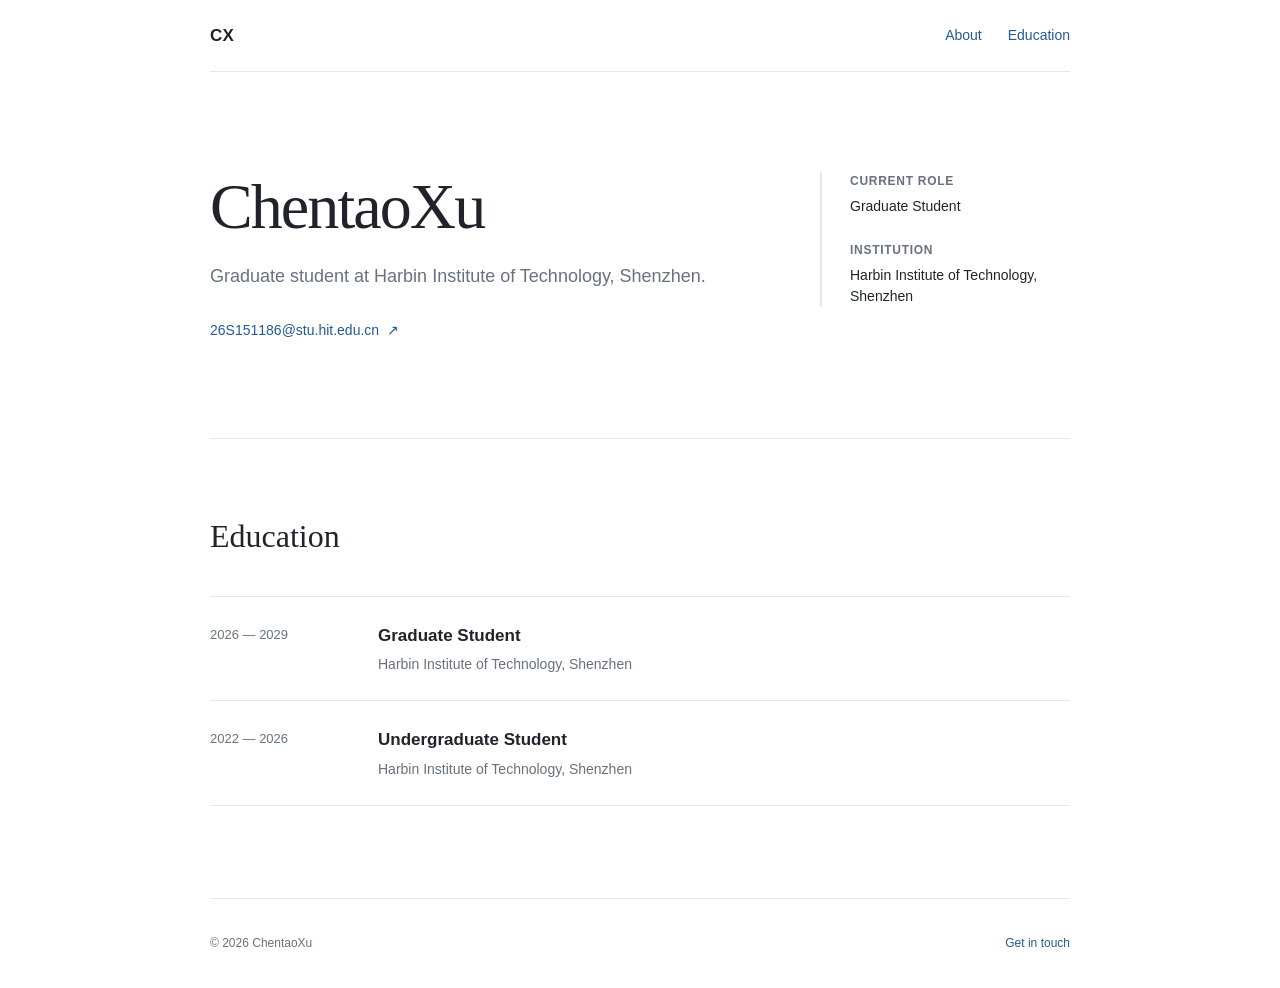
==== index.html @ 1fba51f1 "Build minimal academic homepage" ====
<!doctype html>
<html lang="en">
  <head>
    <meta charset="UTF-8" />
    <meta name="viewport" content="width=device-width, initial-scale=1.0" />
    <meta
      name="description"
      content="Academic homepage of ChentaoXu, a graduate student at Harbin Institute of Technology, Shenzhen."
    />
    <meta name="theme-color" content="#ffffff" />
    <title>ChentaoXu · Academic Homepage</title>
    <link rel="stylesheet" href="styles.css" />
  </head>
  <body>
    <div class="page-shell">
      <header class="site-header">
        <a class="wordmark" href="#top" aria-label="Back to top">CX</a>
        <nav aria-label="Primary navigation">
          <a href="#about">About</a>
          <a href="#education">Education</a>
        </nav>
      </header>

      <main id="top">
        <section class="hero" id="about" aria-labelledby="hero-title">
          <div class="hero-copy">
            <h1 id="hero-title">ChentaoXu</h1>
            <p class="intro">
              Graduate student at Harbin Institute of Technology, Shenzhen.
            </p>
            <div class="contact-row">
              <a href="mailto:26S151186@stu.hit.edu.cn">
                26S151186@stu.hit.edu.cn
                <span aria-hidden="true">↗</span>
              </a>
            </div>
          </div>

          <aside class="profile-summary" aria-label="Profile summary">
            <dl>
              <div>
                <dt>Current role</dt>
                <dd>Graduate Student</dd>
              </div>
              <div>
                <dt>Institution</dt>
                <dd>Harbin Institute of Technology, Shenzhen</dd>
              </div>
            </dl>
          </aside>
        </section>

        <section class="section education" id="education" aria-labelledby="education-title">
          <div class="section-heading">
            <h2 id="education-title">Education</h2>
          </div>

          <div class="timeline">
            <article class="timeline-item">
              <p class="date">2026 — 2029</p>
              <div>
                <h3>Graduate Student</h3>
                <p>Harbin Institute of Technology, Shenzhen</p>
              </div>
            </article>
            <article class="timeline-item">
              <p class="date">2022 — 2026</p>
              <div>
                <h3>Undergraduate Student</h3>
                <p>Harbin Institute of Technology, Shenzhen</p>
              </div>
            </article>
          </div>
        </section>
      </main>

      <footer>
        <p>© <span id="year">2026</span> ChentaoXu</p>
        <a href="mailto:26S151186@stu.hit.edu.cn">Get in touch</a>
      </footer>
    </div>

    <script>
      document.getElementById("year").textContent = new Date().getFullYear();
    </script>
  </body>
</html>
---- styles.css ----
:root {
  --text: #20242a;
  --muted: #68717d;
  --accent: #245a92;
  --line: #e3e7eb;
}

* { box-sizing: border-box; }

html { scroll-behavior: smooth; }

body {
  margin: 0;
  color: var(--text);
  background: #fff;
  font-family: -apple-system, BlinkMacSystemFont, "Segoe UI", Arial, sans-serif;
  line-height: 1.6;
  -webkit-font-smoothing: antialiased;
}

a { color: var(--accent); text-decoration: none; }
a:hover { text-decoration: underline; }

.page-shell {
  width: min(860px, calc(100% - 40px));
  margin: 0 auto;
}

.site-header {
  min-height: 72px;
  display: flex;
  align-items: center;
  justify-content: space-between;
  border-bottom: 1px solid var(--line);
}

.wordmark {
  color: var(--text);
  font-size: 17px;
  font-weight: 700;
  letter-spacing: 0.02em;
}

.wordmark:hover { text-decoration: none; }

nav {
  display: flex;
  gap: 26px;
  font-size: 14px;
}

.hero {
  display: grid;
  grid-template-columns: minmax(0, 1fr) 250px;
  gap: 64px;
  align-items: start;
  padding: 100px 0 96px;
}

h1 {
  margin: 0 0 20px;
  font-family: Georgia, "Times New Roman", serif;
  font-size: clamp(44px, 7vw, 64px);
  font-weight: 500;
  letter-spacing: -0.03em;
  line-height: 1.1;
}

.intro {
  max-width: 520px;
  margin: 0;
  color: var(--muted);
  font-size: 18px;
}

.contact-row { margin-top: 28px; font-size: 14px; }
.contact-row span { margin-left: 4px; }

.profile-summary {
  padding-left: 28px;
  border-left: 2px solid var(--line);
}

dl { margin: 0; }
dl > div + div { margin-top: 24px; }

dt {
  color: var(--muted);
  font-size: 12px;
  font-weight: 600;
  letter-spacing: 0.06em;
  text-transform: uppercase;
}

dd {
  margin: 5px 0 0;
  font-size: 14px;
  line-height: 1.5;
}

.section {
  padding: 72px 0 92px;
  border-top: 1px solid var(--line);
}

.section-heading h2 {
  margin: 0 0 34px;
  font-family: Georgia, "Times New Roman", serif;
  font-size: 32px;
  font-weight: 500;
}

.timeline { border-top: 1px solid var(--line); }

.timeline-item {
  display: grid;
  grid-template-columns: 140px 1fr;
  gap: 28px;
  padding: 25px 0;
  border-bottom: 1px solid var(--line);
}

.date {
  margin: 3px 0 0;
  color: var(--muted);
  font-size: 13px;
  font-variant-numeric: tabular-nums;
}

.timeline-item h3 {
  margin: 0 0 4px;
  font-size: 17px;
  font-weight: 600;
}

.timeline-item p:last-child {
  margin: 0;
  color: var(--muted);
  font-size: 14px;
}

footer {
  min-height: 90px;
  display: flex;
  align-items: center;
  justify-content: space-between;
  border-top: 1px solid var(--line);
  color: var(--muted);
  font-size: 12px;
}

@media (max-width: 680px) {
  .hero {
    grid-template-columns: 1fr;
    gap: 46px;
    padding: 72px 0;
  }

  .profile-summary {
    padding: 24px 0 0;
    border-top: 1px solid var(--line);
    border-left: 0;
  }

  .timeline-item { grid-template-columns: 1fr; gap: 8px; }
  footer { min-height: 110px; }
}
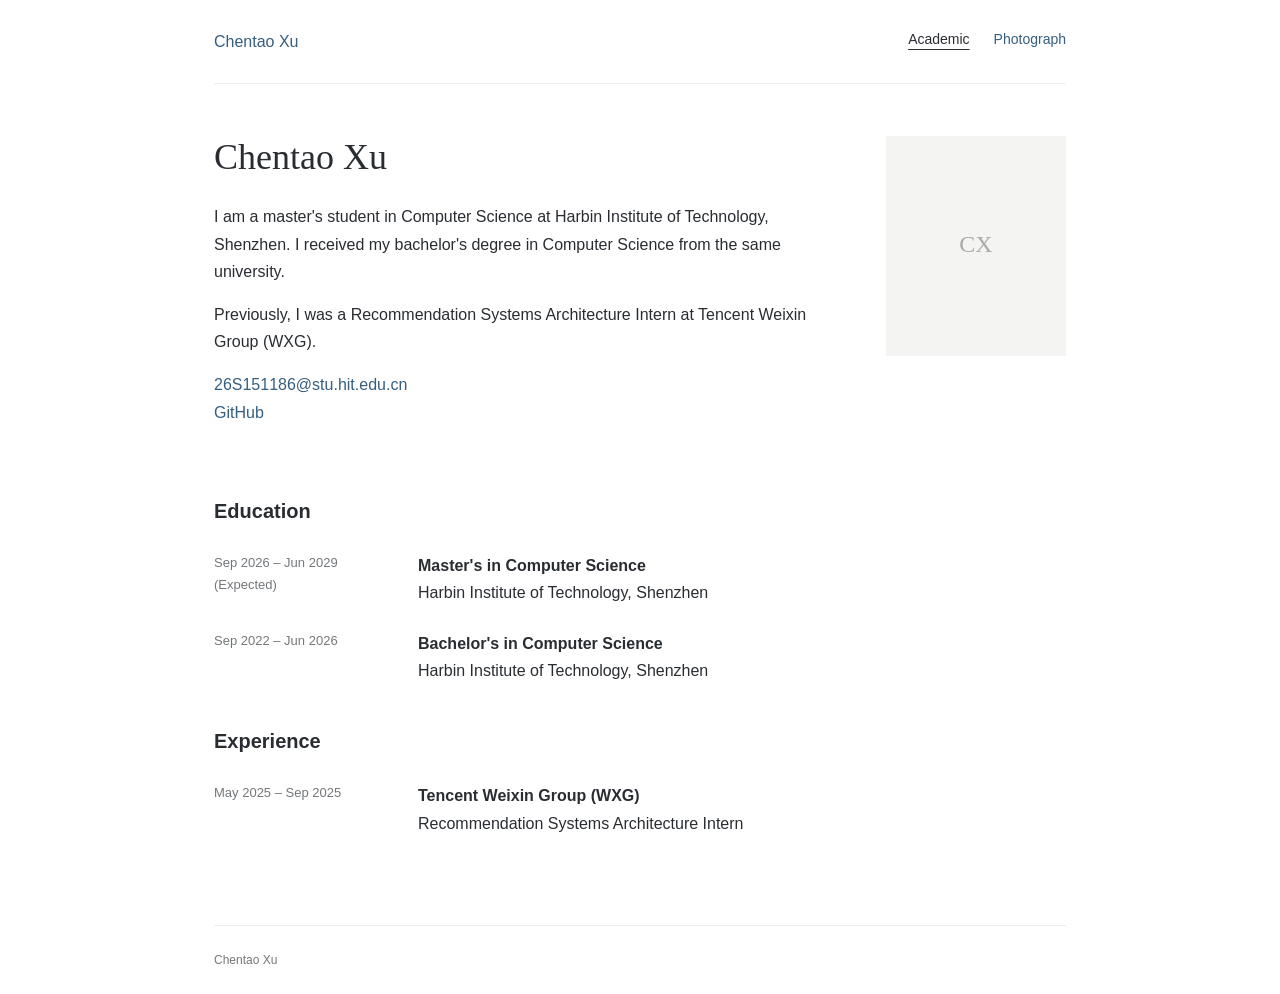
==== commit 05ad2313: "Refine academic homepage and add year-based photography series" ====
--- a/index.html
+++ b/index.html
@@ -1,87 +1,8 @@
 <!doctype html>
-<html lang="en">
-  <head>
-    <meta charset="UTF-8" />
-    <meta name="viewport" content="width=device-width, initial-scale=1.0" />
-    <meta
-      name="description"
-      content="Academic homepage of ChentaoXu, a graduate student at Harbin Institute of Technology, Shenzhen."
-    />
-    <meta name="theme-color" content="#ffffff" />
-    <title>ChentaoXu · Academic Homepage</title>
-    <link rel="stylesheet" href="styles.css" />
-  </head>
-  <body>
-    <div class="page-shell">
-      <header class="site-header">
-        <a class="wordmark" href="#top" aria-label="Back to top">CX</a>
-        <nav aria-label="Primary navigation">
-          <a href="#about">About</a>
-          <a href="#education">Education</a>
-        </nav>
-      </header>
-
-      <main id="top">
-        <section class="hero" id="about" aria-labelledby="hero-title">
-          <div class="hero-copy">
-            <h1 id="hero-title">ChentaoXu</h1>
-            <p class="intro">
-              Graduate student at Harbin Institute of Technology, Shenzhen.
-            </p>
-            <div class="contact-row">
-              <a href="mailto:26S151186@stu.hit.edu.cn">
-                26S151186@stu.hit.edu.cn
-                <span aria-hidden="true">↗</span>
-              </a>
-            </div>
-          </div>
-
-          <aside class="profile-summary" aria-label="Profile summary">
-            <dl>
-              <div>
-                <dt>Current role</dt>
-                <dd>Graduate Student</dd>
-              </div>
-              <div>
-                <dt>Institution</dt>
-                <dd>Harbin Institute of Technology, Shenzhen</dd>
-              </div>
-            </dl>
-          </aside>
-        </section>
-
-        <section class="section education" id="education" aria-labelledby="education-title">
-          <div class="section-heading">
-            <h2 id="education-title">Education</h2>
-          </div>
-
-          <div class="timeline">
-            <article class="timeline-item">
-              <p class="date">2026 — 2029</p>
-              <div>
-                <h3>Graduate Student</h3>
-                <p>Harbin Institute of Technology, Shenzhen</p>
-              </div>
-            </article>
-            <article class="timeline-item">
-              <p class="date">2022 — 2026</p>
-              <div>
-                <h3>Undergraduate Student</h3>
-                <p>Harbin Institute of Technology, Shenzhen</p>
-              </div>
-            </article>
-          </div>
-        </section>
-      </main>
-
-      <footer>
-        <p>© <span id="year">2026</span> ChentaoXu</p>
-        <a href="mailto:26S151186@stu.hit.edu.cn">Get in touch</a>
-      </footer>
-    </div>
-
-    <script>
-      document.getElementById("year").textContent = new Date().getFullYear();
-    </script>
-  </body>
-</html>
+<html lang="en"><head><meta charset="utf-8"><meta name="viewport" content="width=device-width,initial-scale=1"><title>Chentao Xu</title><link rel="stylesheet" href="styles.css"></head>
+<body><div class="page"><header><a href="./">Chentao Xu</a><nav><a href="./" aria-current="page">Academic</a><a href="photograph/">Photograph</a></nav></header><main>
+<section class="intro"><div><h1>Chentao Xu</h1><p>I am a master's student in Computer Science at Harbin Institute of Technology, Shenzhen. I received my bachelor's degree in Computer Science from the same university.</p><p>Previously, I was a Recommendation Systems Architecture Intern at Tencent Weixin Group (WXG).</p><p><a href="mailto:26S151186@stu.hit.edu.cn">26S151186@stu.hit.edu.cn</a><br><a href="https://github.com/Chentao-Xu">GitHub</a></p></div><img class="portrait" src="assets/portrait.svg" alt="Portrait placeholder for Chentao Xu" width="180" height="220"></section>
+<section><h2>Education</h2><div class="entry"><p class="muted">Sep 2026 – Jun 2029<br>(Expected)</p><div><h3>Master's in Computer Science</h3><p>Harbin Institute of Technology, Shenzhen</p></div></div><div class="entry"><p class="muted">Sep 2022 – Jun 2026</p><div><h3>Bachelor's in Computer Science</h3><p>Harbin Institute of Technology, Shenzhen</p></div></div></section>
+<section><h2>Experience</h2><div class="entry"><p class="muted">May 2025 – Sep 2025</p><div><h3>Tencent Weixin Group (WXG)</h3><p>Recommendation Systems Architecture Intern</p></div></div></section>
+<!-- Add research interests and publications when supplied. -->
+</main><footer>Chentao Xu</footer></div></body></html>
--- a/styles.css
+++ b/styles.css
@@ -1,167 +1 @@
-:root {
-  --text: #20242a;
-  --muted: #68717d;
-  --accent: #245a92;
-  --line: #e3e7eb;
-}
-
-* { box-sizing: border-box; }
-
-html { scroll-behavior: smooth; }
-
-body {
-  margin: 0;
-  color: var(--text);
-  background: #fff;
-  font-family: -apple-system, BlinkMacSystemFont, "Segoe UI", Arial, sans-serif;
-  line-height: 1.6;
-  -webkit-font-smoothing: antialiased;
-}
-
-a { color: var(--accent); text-decoration: none; }
-a:hover { text-decoration: underline; }
-
-.page-shell {
-  width: min(860px, calc(100% - 40px));
-  margin: 0 auto;
-}
-
-.site-header {
-  min-height: 72px;
-  display: flex;
-  align-items: center;
-  justify-content: space-between;
-  border-bottom: 1px solid var(--line);
-}
-
-.wordmark {
-  color: var(--text);
-  font-size: 17px;
-  font-weight: 700;
-  letter-spacing: 0.02em;
-}
-
-.wordmark:hover { text-decoration: none; }
-
-nav {
-  display: flex;
-  gap: 26px;
-  font-size: 14px;
-}
-
-.hero {
-  display: grid;
-  grid-template-columns: minmax(0, 1fr) 250px;
-  gap: 64px;
-  align-items: start;
-  padding: 100px 0 96px;
-}
-
-h1 {
-  margin: 0 0 20px;
-  font-family: Georgia, "Times New Roman", serif;
-  font-size: clamp(44px, 7vw, 64px);
-  font-weight: 500;
-  letter-spacing: -0.03em;
-  line-height: 1.1;
-}
-
-.intro {
-  max-width: 520px;
-  margin: 0;
-  color: var(--muted);
-  font-size: 18px;
-}
-
-.contact-row { margin-top: 28px; font-size: 14px; }
-.contact-row span { margin-left: 4px; }
-
-.profile-summary {
-  padding-left: 28px;
-  border-left: 2px solid var(--line);
-}
-
-dl { margin: 0; }
-dl > div + div { margin-top: 24px; }
-
-dt {
-  color: var(--muted);
-  font-size: 12px;
-  font-weight: 600;
-  letter-spacing: 0.06em;
-  text-transform: uppercase;
-}
-
-dd {
-  margin: 5px 0 0;
-  font-size: 14px;
-  line-height: 1.5;
-}
-
-.section {
-  padding: 72px 0 92px;
-  border-top: 1px solid var(--line);
-}
-
-.section-heading h2 {
-  margin: 0 0 34px;
-  font-family: Georgia, "Times New Roman", serif;
-  font-size: 32px;
-  font-weight: 500;
-}
-
-.timeline { border-top: 1px solid var(--line); }
-
-.timeline-item {
-  display: grid;
-  grid-template-columns: 140px 1fr;
-  gap: 28px;
-  padding: 25px 0;
-  border-bottom: 1px solid var(--line);
-}
-
-.date {
-  margin: 3px 0 0;
-  color: var(--muted);
-  font-size: 13px;
-  font-variant-numeric: tabular-nums;
-}
-
-.timeline-item h3 {
-  margin: 0 0 4px;
-  font-size: 17px;
-  font-weight: 600;
-}
-
-.timeline-item p:last-child {
-  margin: 0;
-  color: var(--muted);
-  font-size: 14px;
-}
-
-footer {
-  min-height: 90px;
-  display: flex;
-  align-items: center;
-  justify-content: space-between;
-  border-top: 1px solid var(--line);
-  color: var(--muted);
-  font-size: 12px;
-}
-
-@media (max-width: 680px) {
-  .hero {
-    grid-template-columns: 1fr;
-    gap: 46px;
-    padding: 72px 0;
-  }
-
-  .profile-summary {
-    padding: 24px 0 0;
-    border-top: 1px solid var(--line);
-    border-left: 0;
-  }
-
-  .timeline-item { grid-template-columns: 1fr; gap: 8px; }
-  footer { min-height: 110px; }
-}
+*{box-sizing:border-box}body{margin:0;background:#fff;color:#292d32;font:16px/1.7 -apple-system,BlinkMacSystemFont,"Segoe UI",Arial,sans-serif}a{color:#365e80;text-decoration:none}a:hover{text-decoration:underline}a:focus-visible{outline:2px solid #365e80;outline-offset:4px}.page{max-width:900px;margin:auto;padding:0 24px}header{display:flex;justify-content:space-between;gap:20px;padding:28px 0;border-bottom:1px solid #eee}nav{display:flex;gap:24px;font-size:14px}nav a[aria-current]{color:#292d32;text-decoration:underline;text-underline-offset:5px}main{padding:52px 0 64px}.intro{display:grid;grid-template-columns:1fr 180px;gap:52px;margin-bottom:52px}.portrait{width:180px;height:220px;object-fit:cover}h1{font:400 36px/1.2 Georgia,serif;margin:0 0 24px}h2{font-size:20px;margin:0 0 24px}h3{font-size:16px;margin:0;font-weight:600}p{margin:0 0 16px;overflow-wrap:anywhere}section+section{margin-top:40px}.entry{display:grid;grid-template-columns:180px 1fr;gap:24px;margin-bottom:24px}.entry p{margin:0}.muted,figcaption{font-size:13px;color:#73777b}footer{padding:24px 0;border-top:1px solid #eee;color:#777;font-size:12px}.albums{display:grid;grid-template-columns:repeat(2,minmax(0,1fr));gap:28px}.album img{width:100%;aspect-ratio:3/2;object-fit:cover}.gallery figure{margin:32px 0}.gallery img{width:100%;height:auto;display:block}.back{display:block;margin:24px 0}.empty{margin:48px 0;color:#777}@media(max-width:600px){.intro{grid-template-columns:1fr;gap:24px}.portrait{grid-row:1;width:120px;height:150px}.entry{grid-template-columns:1fr;gap:4px}.albums{grid-template-columns:1fr}h1{font-size:30px}}
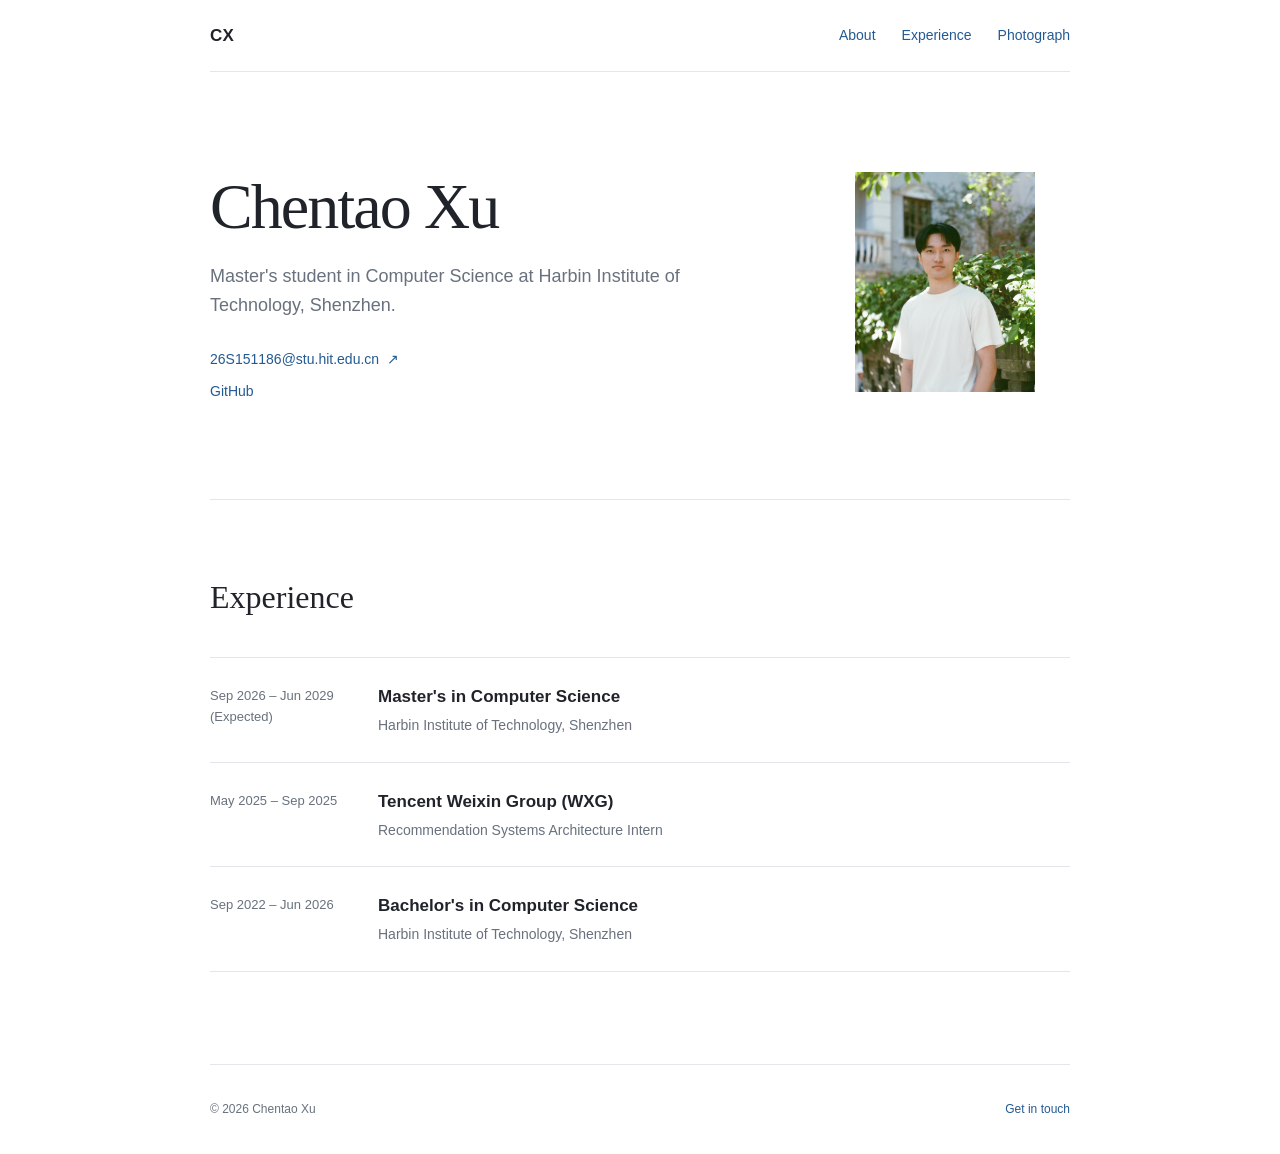
==== commit 89f4e2ef: "Restore minimal layout and curate photography collections" ====
--- a/index.html
+++ b/index.html
@@ -1,8 +1,53 @@
 <!doctype html>
-<html lang="en"><head><meta charset="utf-8"><meta name="viewport" content="width=device-width,initial-scale=1"><title>Chentao Xu</title><link rel="stylesheet" href="styles.css"></head>
-<body><div class="page"><header><a href="./">Chentao Xu</a><nav><a href="./" aria-current="page">Academic</a><a href="photograph/">Photograph</a></nav></header><main>
-<section class="intro"><div><h1>Chentao Xu</h1><p>I am a master's student in Computer Science at Harbin Institute of Technology, Shenzhen. I received my bachelor's degree in Computer Science from the same university.</p><p>Previously, I was a Recommendation Systems Architecture Intern at Tencent Weixin Group (WXG).</p><p><a href="mailto:26S151186@stu.hit.edu.cn">26S151186@stu.hit.edu.cn</a><br><a href="https://github.com/Chentao-Xu">GitHub</a></p></div><img class="portrait" src="assets/portrait.svg" alt="Portrait placeholder for Chentao Xu" width="180" height="220"></section>
-<section><h2>Education</h2><div class="entry"><p class="muted">Sep 2026 – Jun 2029<br>(Expected)</p><div><h3>Master's in Computer Science</h3><p>Harbin Institute of Technology, Shenzhen</p></div></div><div class="entry"><p class="muted">Sep 2022 – Jun 2026</p><div><h3>Bachelor's in Computer Science</h3><p>Harbin Institute of Technology, Shenzhen</p></div></div></section>
-<section><h2>Experience</h2><div class="entry"><p class="muted">May 2025 – Sep 2025</p><div><h3>Tencent Weixin Group (WXG)</h3><p>Recommendation Systems Architecture Intern</p></div></div></section>
-<!-- Add research interests and publications when supplied. -->
-</main><footer>Chentao Xu</footer></div></body></html>
+<html lang="en">
+<head>
+  <meta charset="utf-8">
+  <meta name="viewport" content="width=device-width, initial-scale=1">
+  <meta name="description" content="Chentao Xu, Computer Science master's student at Harbin Institute of Technology, Shenzhen.">
+  <title>Chentao Xu · Academic Homepage</title>
+  <link rel="stylesheet" href="styles.css">
+</head>
+<body>
+  <div class="page-shell">
+    <header class="site-header">
+      <a class="wordmark" href="./" aria-label="Home">CX</a>
+      <nav aria-label="Primary navigation">
+        <a href="#about">About</a>
+        <a href="#experience">Experience</a>
+        <a href="photograph/">Photograph</a>
+      </nav>
+    </header>
+    <main id="top">
+      <section class="hero" id="about" aria-labelledby="hero-title">
+        <div>
+          <h1 id="hero-title">Chentao Xu</h1>
+          <p class="intro">Master's student in Computer Science at Harbin Institute of Technology, Shenzhen.</p>
+          <div class="contact-row">
+            <a href="mailto:26S151186@stu.hit.edu.cn">26S151186@stu.hit.edu.cn <span aria-hidden="true">↗</span></a><br>
+            <a class="github" href="https://github.com/Chentao-Xu">GitHub</a>
+          </div>
+        </div>
+        <div class="portrait"><img src="assets/portrait.jpg" alt="Chentao Xu" width="4832" height="4760"></div>
+      </section>
+      <section class="section" id="experience" aria-labelledby="experience-title">
+        <div class="section-heading"><h2 id="experience-title">Experience</h2></div>
+        <div class="timeline">
+          <article class="timeline-item">
+            <p class="date">Sep 2026 – Jun 2029<br>(Expected)</p>
+            <div><h3>Master's in Computer Science</h3><p>Harbin Institute of Technology, Shenzhen</p></div>
+          </article>
+          <article class="timeline-item">
+            <p class="date">May 2025 – Sep 2025</p>
+            <div><h3>Tencent Weixin Group (WXG)</h3><p>Recommendation Systems Architecture Intern</p></div>
+          </article>
+          <article class="timeline-item">
+            <p class="date">Sep 2022 – Jun 2026</p>
+            <div><h3>Bachelor's in Computer Science</h3><p>Harbin Institute of Technology, Shenzhen</p></div>
+          </article>
+        </div>
+      </section>
+    </main>
+    <footer><p>© 2026 Chentao Xu</p><a href="mailto:26S151186@stu.hit.edu.cn">Get in touch</a></footer>
+  </div>
+</body>
+</html>
--- a/styles.css
+++ b/styles.css
@@ -1 +1,196 @@
-*{box-sizing:border-box}body{margin:0;background:#fff;color:#292d32;font:16px/1.7 -apple-system,BlinkMacSystemFont,"Segoe UI",Arial,sans-serif}a{color:#365e80;text-decoration:none}a:hover{text-decoration:underline}a:focus-visible{outline:2px solid #365e80;outline-offset:4px}.page{max-width:900px;margin:auto;padding:0 24px}header{display:flex;justify-content:space-between;gap:20px;padding:28px 0;border-bottom:1px solid #eee}nav{display:flex;gap:24px;font-size:14px}nav a[aria-current]{color:#292d32;text-decoration:underline;text-underline-offset:5px}main{padding:52px 0 64px}.intro{display:grid;grid-template-columns:1fr 180px;gap:52px;margin-bottom:52px}.portrait{width:180px;height:220px;object-fit:cover}h1{font:400 36px/1.2 Georgia,serif;margin:0 0 24px}h2{font-size:20px;margin:0 0 24px}h3{font-size:16px;margin:0;font-weight:600}p{margin:0 0 16px;overflow-wrap:anywhere}section+section{margin-top:40px}.entry{display:grid;grid-template-columns:180px 1fr;gap:24px;margin-bottom:24px}.entry p{margin:0}.muted,figcaption{font-size:13px;color:#73777b}footer{padding:24px 0;border-top:1px solid #eee;color:#777;font-size:12px}.albums{display:grid;grid-template-columns:repeat(2,minmax(0,1fr));gap:28px}.album img{width:100%;aspect-ratio:3/2;object-fit:cover}.gallery figure{margin:32px 0}.gallery img{width:100%;height:auto;display:block}.back{display:block;margin:24px 0}.empty{margin:48px 0;color:#777}@media(max-width:600px){.intro{grid-template-columns:1fr;gap:24px}.portrait{grid-row:1;width:120px;height:150px}.entry{grid-template-columns:1fr;gap:4px}.albums{grid-template-columns:1fr}h1{font-size:30px}}
+:root {
+  --text: #20242a;
+  --muted: #68717d;
+  --accent: #245a92;
+  --line: #e3e7eb;
+}
+
+* { box-sizing: border-box; }
+
+html { scroll-behavior: smooth; }
+
+body {
+  margin: 0;
+  color: var(--text);
+  background: #fff;
+  font-family: -apple-system, BlinkMacSystemFont, "Segoe UI", Arial, sans-serif;
+  line-height: 1.6;
+  -webkit-font-smoothing: antialiased;
+}
+
+a { color: var(--accent); text-decoration: none; }
+a:hover { text-decoration: underline; }
+
+.page-shell {
+  width: min(860px, calc(100% - 40px));
+  margin: 0 auto;
+}
+
+.site-header {
+  min-height: 72px;
+  display: flex;
+  align-items: center;
+  justify-content: space-between;
+  border-bottom: 1px solid var(--line);
+}
+
+.wordmark {
+  color: var(--text);
+  font-size: 17px;
+  font-weight: 700;
+  letter-spacing: 0.02em;
+}
+
+.wordmark:hover { text-decoration: none; }
+
+nav {
+  display: flex;
+  gap: 26px;
+  font-size: 14px;
+}
+
+.hero {
+  display: grid;
+  grid-template-columns: minmax(0, 1fr) 250px;
+  gap: 64px;
+  align-items: start;
+  padding: 100px 0 96px;
+}
+
+h1 {
+  margin: 0 0 20px;
+  font-family: Georgia, "Times New Roman", serif;
+  font-size: clamp(44px, 7vw, 64px);
+  font-weight: 500;
+  letter-spacing: -0.03em;
+  line-height: 1.1;
+}
+
+.intro {
+  max-width: 520px;
+  margin: 0;
+  color: var(--muted);
+  font-size: 18px;
+}
+
+.contact-row { margin-top: 28px; font-size: 14px; }
+.contact-row span { margin-left: 4px; }
+
+.profile-summary {
+  padding-left: 28px;
+  border-left: 2px solid var(--line);
+}
+
+dl { margin: 0; }
+dl > div + div { margin-top: 24px; }
+
+dt {
+  color: var(--muted);
+  font-size: 12px;
+  font-weight: 600;
+  letter-spacing: 0.06em;
+  text-transform: uppercase;
+}
+
+dd {
+  margin: 5px 0 0;
+  font-size: 14px;
+  line-height: 1.5;
+}
+
+.section {
+  padding: 72px 0 92px;
+  border-top: 1px solid var(--line);
+}
+
+.section-heading h2 {
+  margin: 0 0 34px;
+  font-family: Georgia, "Times New Roman", serif;
+  font-size: 32px;
+  font-weight: 500;
+}
+
+.timeline { border-top: 1px solid var(--line); }
+
+.timeline-item {
+  display: grid;
+  grid-template-columns: 140px 1fr;
+  gap: 28px;
+  padding: 25px 0;
+  border-bottom: 1px solid var(--line);
+}
+
+.date {
+  margin: 3px 0 0;
+  color: var(--muted);
+  font-size: 13px;
+  font-variant-numeric: tabular-nums;
+}
+
+.timeline-item h3 {
+  margin: 0 0 4px;
+  font-size: 17px;
+  font-weight: 600;
+}
+
+.timeline-item p:last-child {
+  margin: 0;
+  color: var(--muted);
+  font-size: 14px;
+}
+
+footer {
+  min-height: 90px;
+  display: flex;
+  align-items: center;
+  justify-content: space-between;
+  border-top: 1px solid var(--line);
+  color: var(--muted);
+  font-size: 12px;
+}
+
+@media (max-width: 680px) {
+  .hero {
+    grid-template-columns: 1fr;
+    gap: 46px;
+    padding: 72px 0;
+  }
+
+  .profile-summary {
+    padding: 24px 0 0;
+    border-top: 1px solid var(--line);
+    border-left: 0;
+  }
+
+  .timeline-item { grid-template-columns: 1fr; gap: 8px; }
+  footer { min-height: 110px; }
+}
+
+/* Additions to the approved minimal layout. */
+.portrait { position: relative; overflow: hidden; width: 180px; height: 220px; margin: 0 auto; }
+.portrait img { position: absolute; display: block; width: 180%; max-width: none; height: auto; left: -12%; top: -23%; }
+.contact-row a { overflow-wrap: anywhere; }
+.contact-row .github { display: inline-block; margin-top: 10px; }
+nav a[aria-current="page"] { color: var(--text); }
+a:focus-visible { outline: 2px solid var(--accent); outline-offset: 4px; }
+.photo-main { padding: 72px 0 92px; }
+.photo-main > h1 { font-size: 44px; }
+.muted, figcaption { color: var(--muted); font-size: 13px; }
+.empty { margin: 48px 0; color: var(--muted); }
+.photo-main section { margin-top: 48px; }
+.photo-main h2 { font: 500 32px Georgia, serif; margin: 0 0 28px; }
+.albums { display: grid; grid-template-columns: 1fr; gap: 40px; }
+.album { display: block; min-width: 0; }
+.album-preview { display: grid; grid-template-columns: repeat(3, minmax(0, 1fr)); gap: 10px; align-items: center; }
+.album-preview img { display: block; width: 100%; height: auto; }
+.album h3 { font-size: 17px; font-weight: 600; margin-bottom: 6px; }
+.back { display: inline-block; margin: 24px 0; }
+.gallery { max-width: 620px; margin: 0 auto; }
+.gallery figure { margin: 40px 0; }
+.gallery img { width: auto; height: auto; max-width: 100%; max-height: 62vh; display: block; margin: 0 auto; }
+figcaption { margin-top: 8px; }
+@media (max-width: 680px) {
+  .portrait { margin: 0; width: 150px; height: 183px; }
+  .albums { grid-template-columns: 1fr; }
+  nav { gap: 18px; }
+}
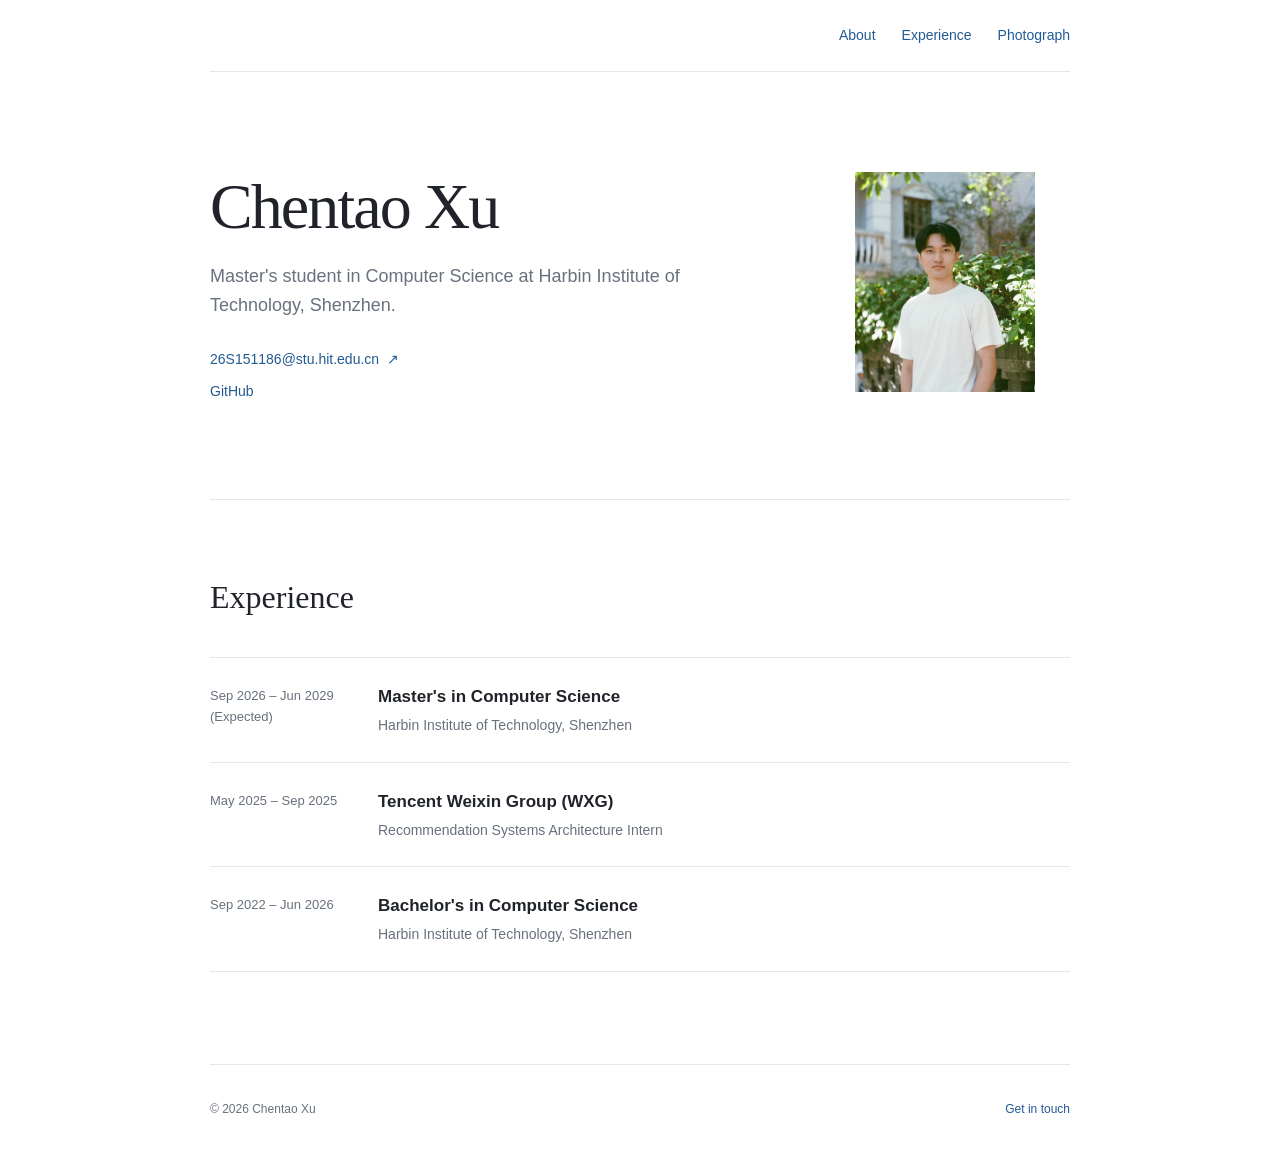
==== commit 9f808690: "Refine mobile portrait layout and simplify site header" ====
--- a/index.html
+++ b/index.html
@@ -5,12 +5,11 @@
   <meta name="viewport" content="width=device-width, initial-scale=1">
   <meta name="description" content="Chentao Xu, Computer Science master's student at Harbin Institute of Technology, Shenzhen.">
   <title>Chentao Xu · Academic Homepage</title>
-  <link rel="stylesheet" href="styles.css">
+  <link rel="stylesheet" href="styles.css?v=4">
 </head>
 <body>
   <div class="page-shell">
     <header class="site-header">
-      <a class="wordmark" href="./" aria-label="Home">CX</a>
       <nav aria-label="Primary navigation">
         <a href="#about">About</a>
         <a href="#experience">Experience</a>
@@ -19,6 +18,7 @@
     </header>
     <main id="top">
       <section class="hero" id="about" aria-labelledby="hero-title">
+        <div class="portrait"><img src="assets/portrait.jpg" alt="Chentao Xu" width="4832" height="4760"></div>
         <div>
           <h1 id="hero-title">Chentao Xu</h1>
           <p class="intro">Master's student in Computer Science at Harbin Institute of Technology, Shenzhen.</p>
@@ -27,7 +27,6 @@
             <a class="github" href="https://github.com/Chentao-Xu">GitHub</a>
           </div>
         </div>
-        <div class="portrait"><img src="assets/portrait.jpg" alt="Chentao Xu" width="4832" height="4760"></div>
       </section>
       <section class="section" id="experience" aria-labelledby="experience-title">
         <div class="section-heading"><h2 id="experience-title">Experience</h2></div>
--- a/styles.css
+++ b/styles.css
@@ -30,18 +30,10 @@
   min-height: 72px;
   display: flex;
   align-items: center;
-  justify-content: space-between;
+  justify-content: flex-end;
   border-bottom: 1px solid var(--line);
 }
 
-.wordmark {
-  color: var(--text);
-  font-size: 17px;
-  font-weight: 700;
-  letter-spacing: 0.02em;
-}
-
-.wordmark:hover { text-decoration: none; }
 
 nav {
   display: flex;
@@ -169,6 +161,8 @@
 /* Additions to the approved minimal layout. */
 .portrait { position: relative; overflow: hidden; width: 180px; height: 220px; margin: 0 auto; }
 .portrait img { position: absolute; display: block; width: 180%; max-width: none; height: auto; left: -12%; top: -23%; }
+.hero > .portrait { grid-column: 2; grid-row: 1; }
+.hero > div:not(.portrait) { grid-column: 1; grid-row: 1; }
 .contact-row a { overflow-wrap: anywhere; }
 .contact-row .github { display: inline-block; margin-top: 10px; }
 nav a[aria-current="page"] { color: var(--text); }
@@ -190,7 +184,10 @@
 .gallery img { width: auto; height: auto; max-width: 100%; max-height: 62vh; display: block; margin: 0 auto; }
 figcaption { margin-top: 8px; }
 @media (max-width: 680px) {
-  .portrait { margin: 0; width: 150px; height: 183px; }
+  .hero { display: flow-root; }
+  .hero > .portrait { float: right; margin: 0 0 16px 20px; width: 100px; height: 122px; }
+  .hero h1 { font-size: 32px; }
+  .hero .intro { font-size: 16px; }
   .albums { grid-template-columns: 1fr; }
   nav { gap: 18px; }
 }
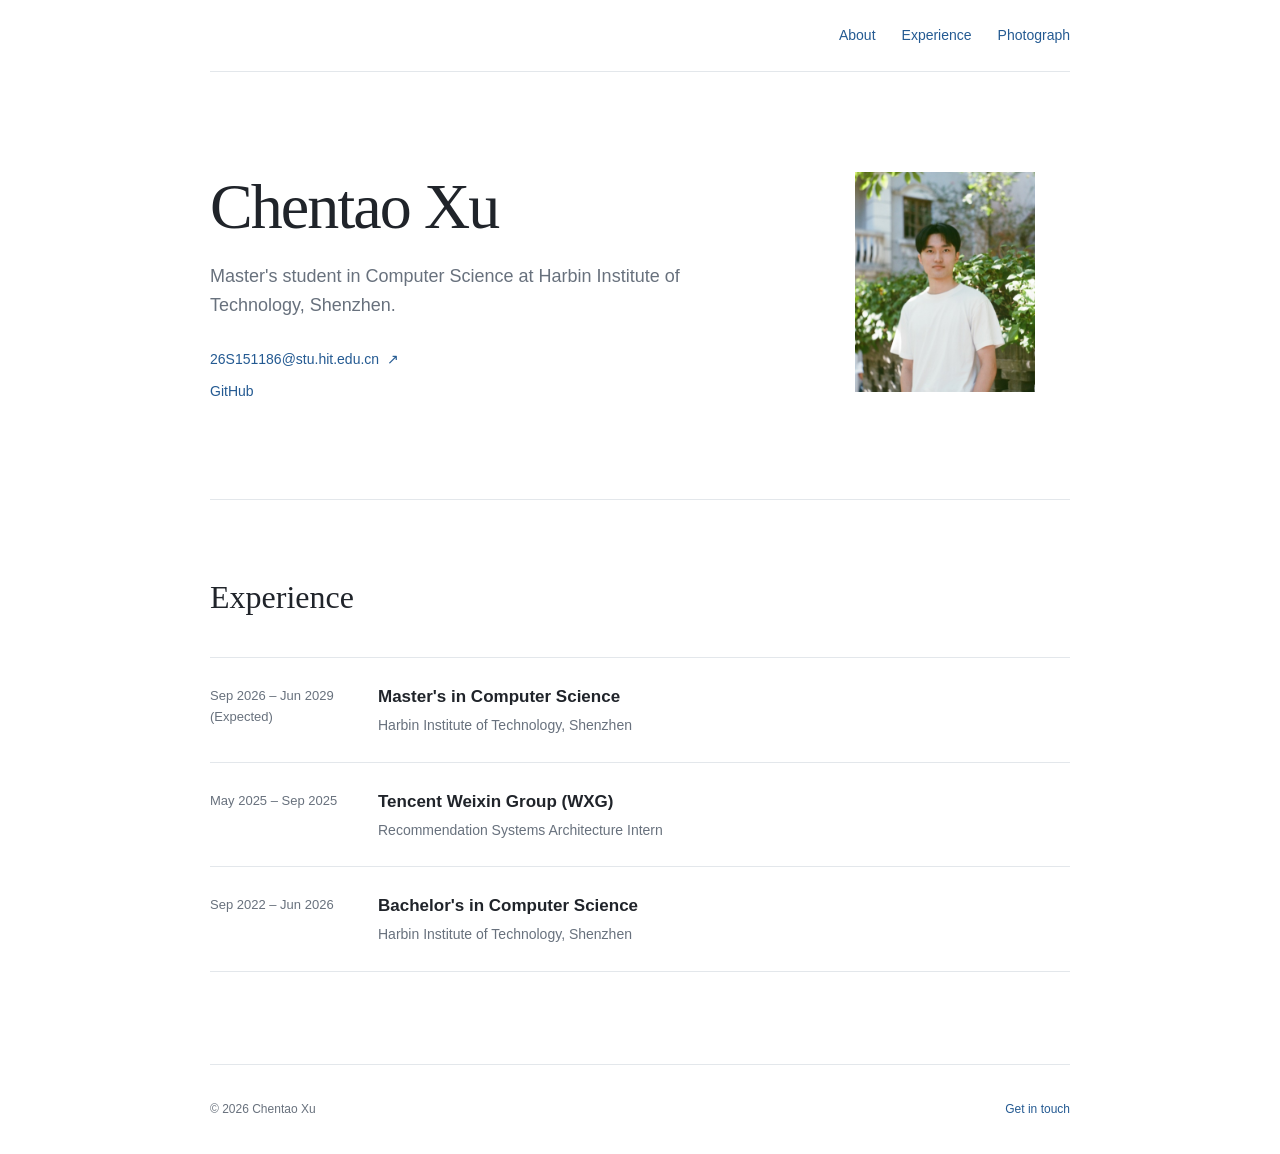
==== commit 04fed18d: "Optimize web images and remove full-resolution originals" ====
--- a/index.html
+++ b/index.html
@@ -18,7 +18,7 @@
     </header>
     <main id="top">
       <section class="hero" id="about" aria-labelledby="hero-title">
-        <div class="portrait"><img src="assets/portrait.jpg" alt="Chentao Xu" width="4832" height="4760"></div>
+        <div class="portrait"><img src="assets/web/portrait.jpg" alt="Chentao Xu" width="4832" height="4760"></div>
         <div>
           <h1 id="hero-title">Chentao Xu</h1>
           <p class="intro">Master's student in Computer Science at Harbin Institute of Technology, Shenzhen.</p>
